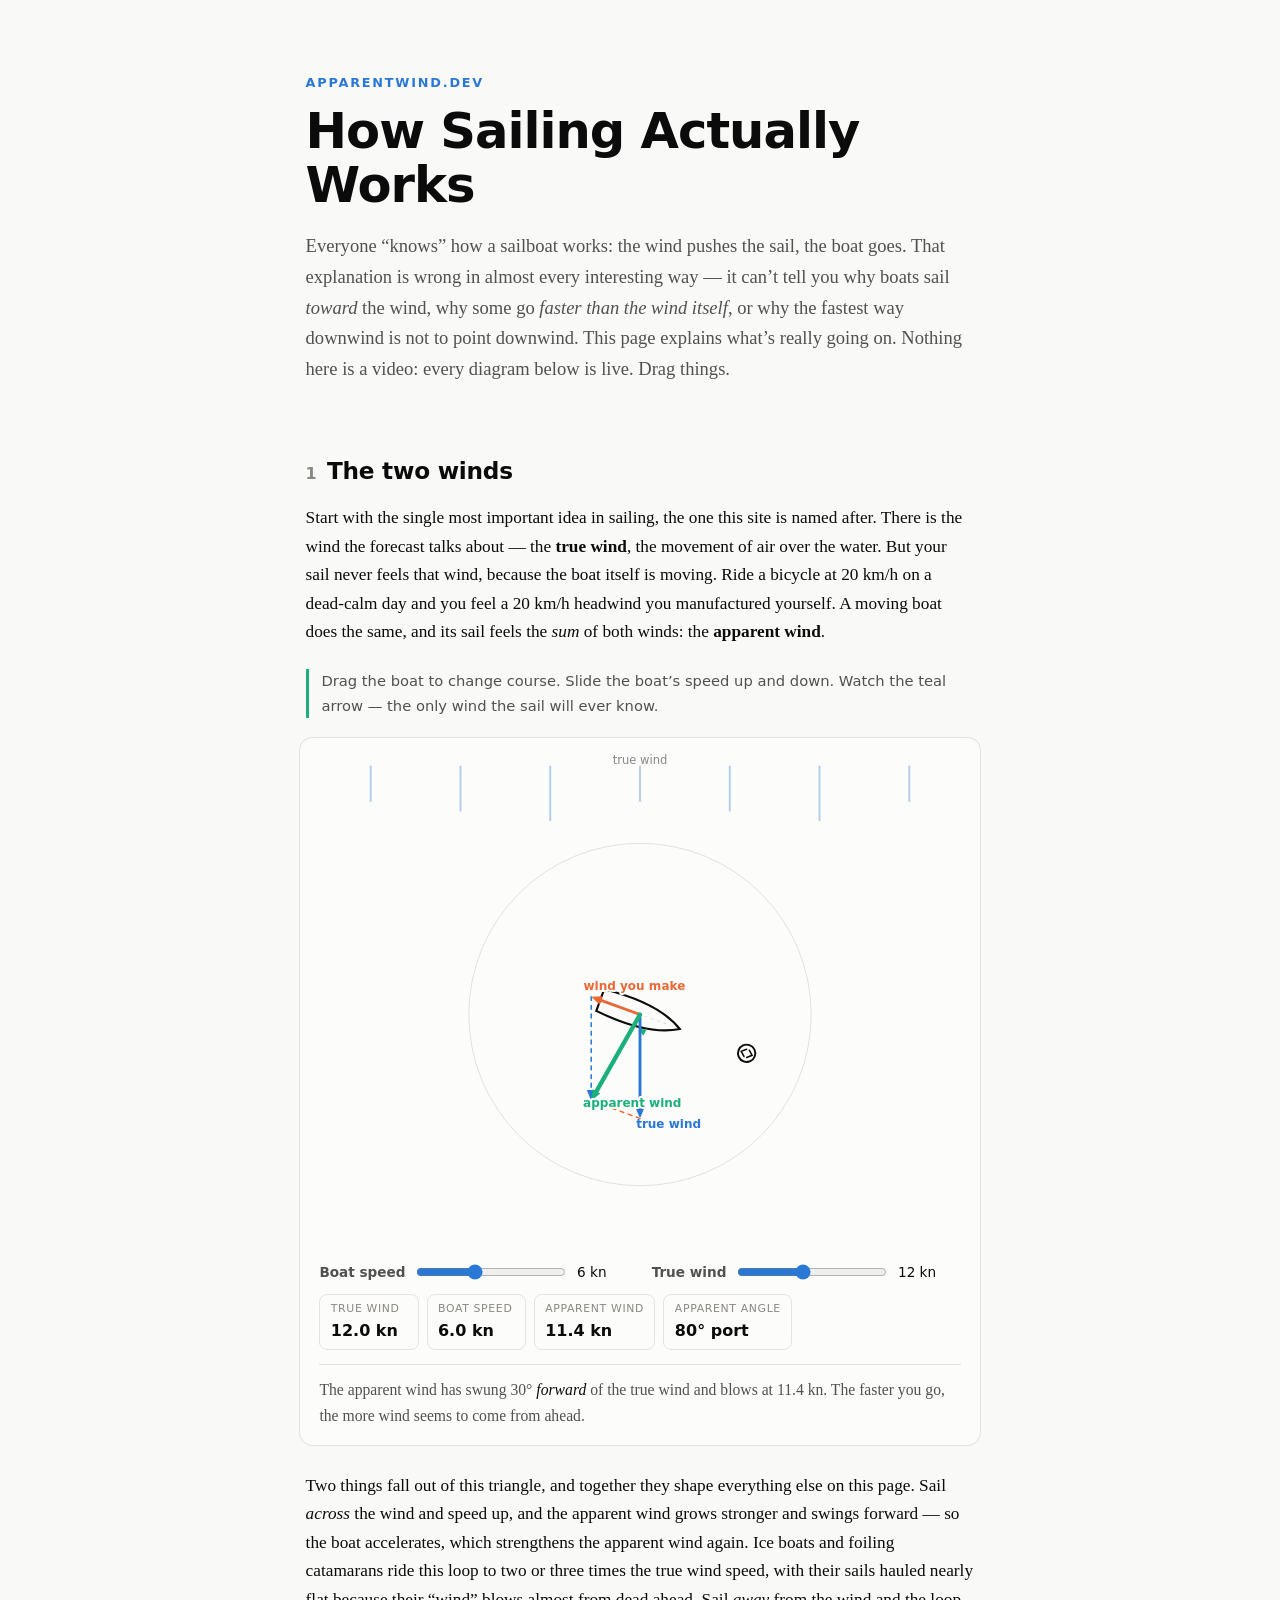
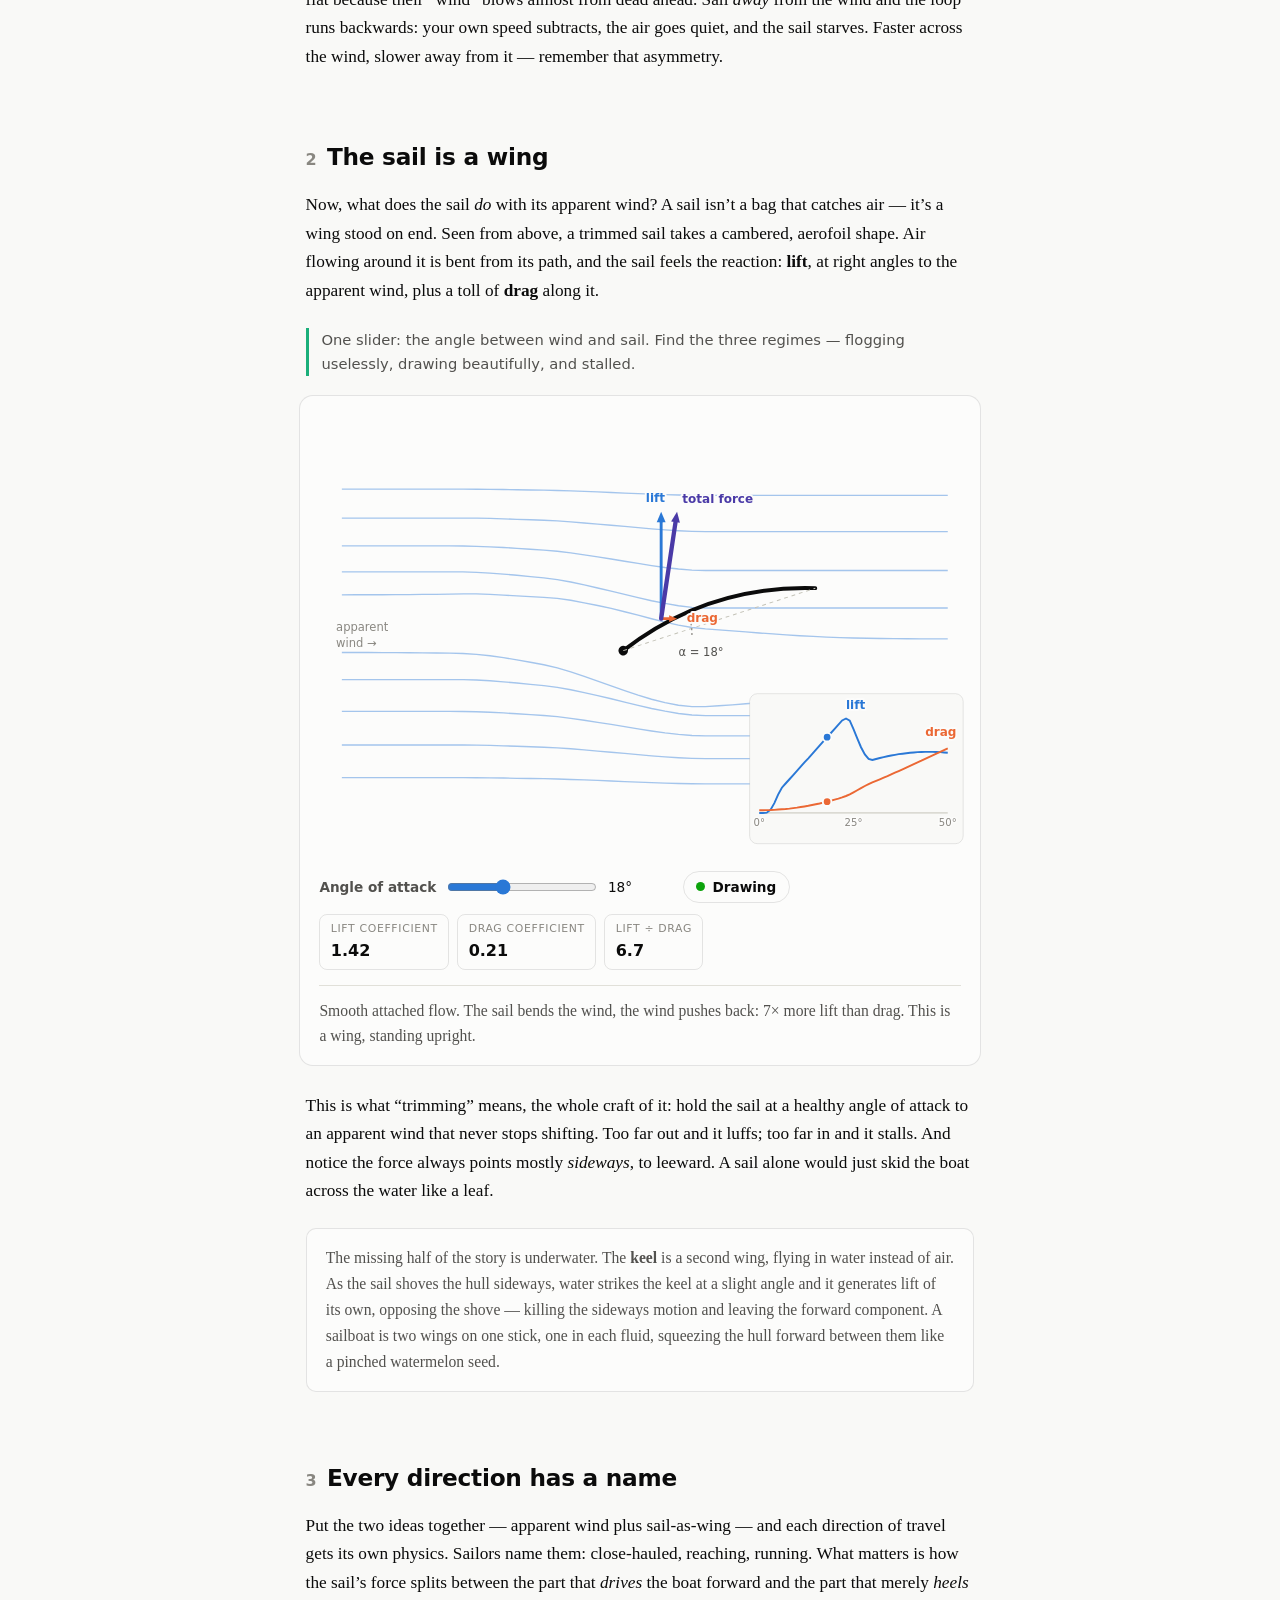
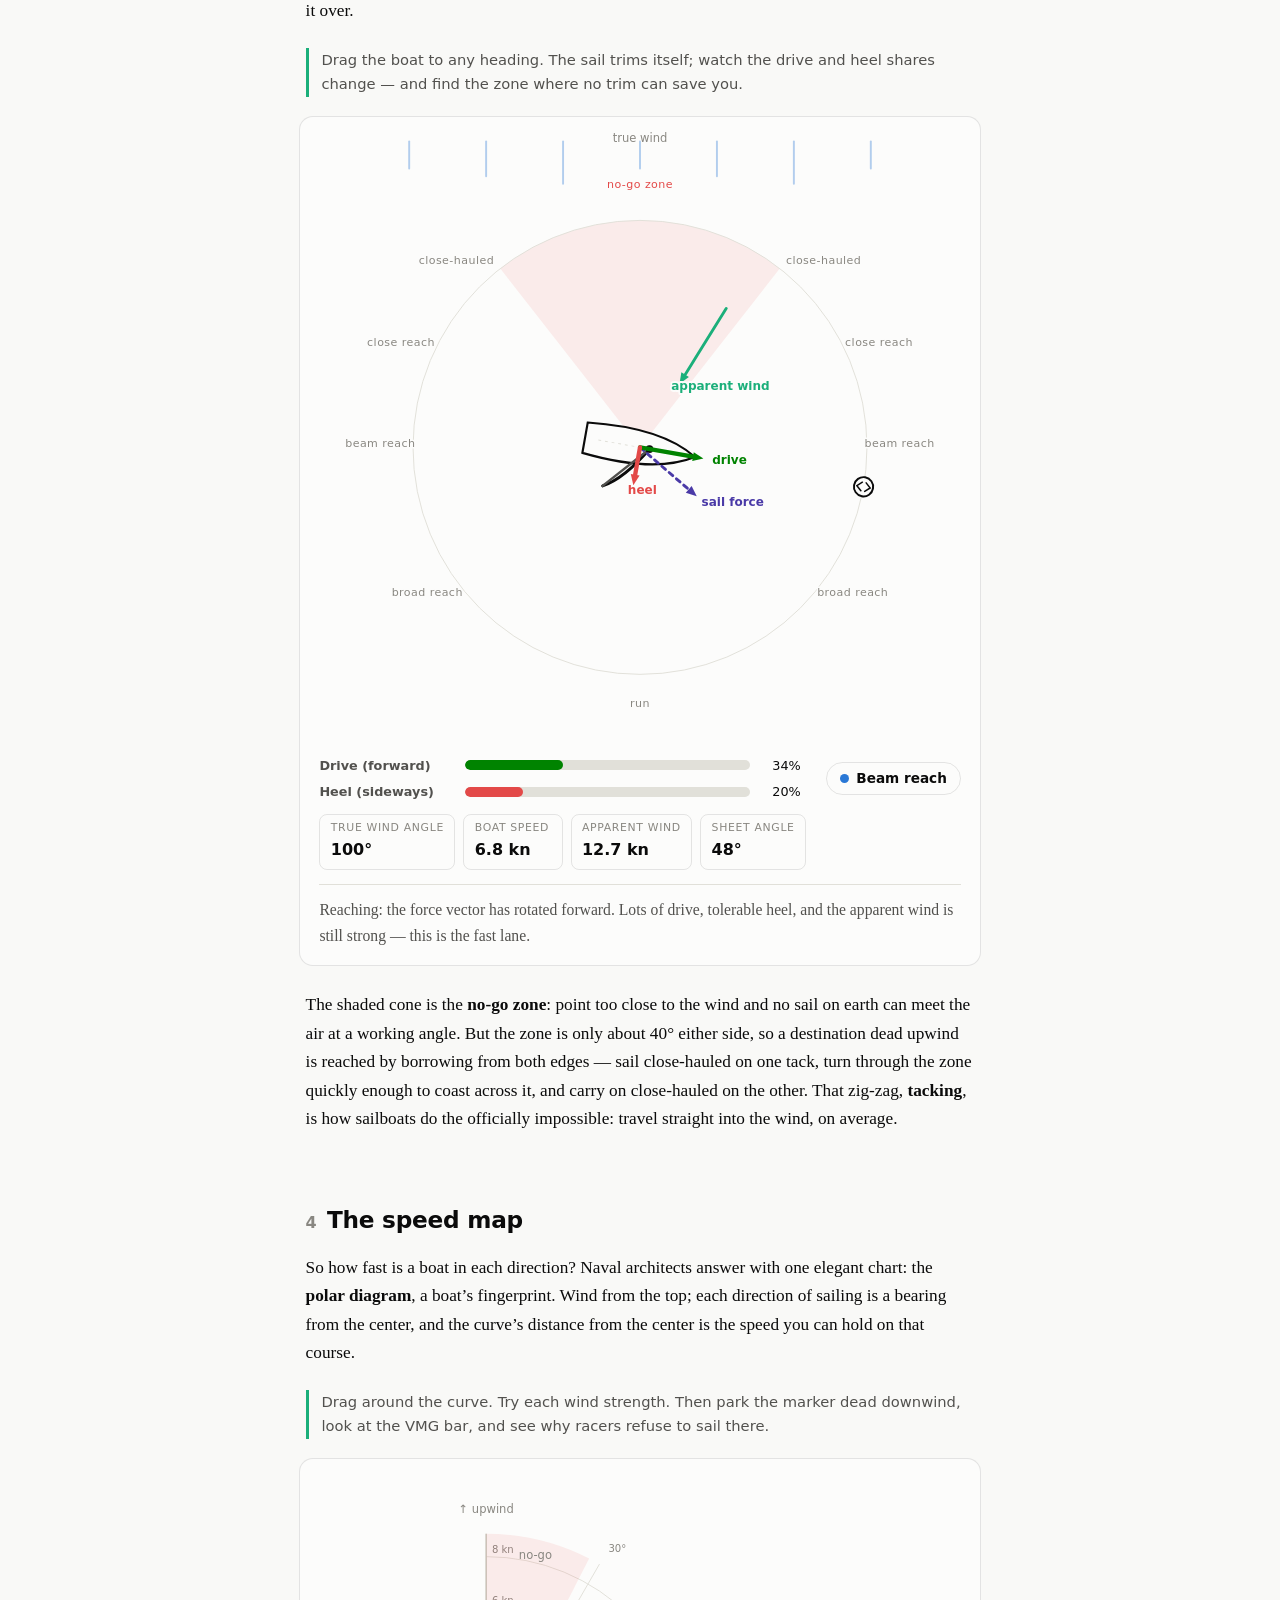
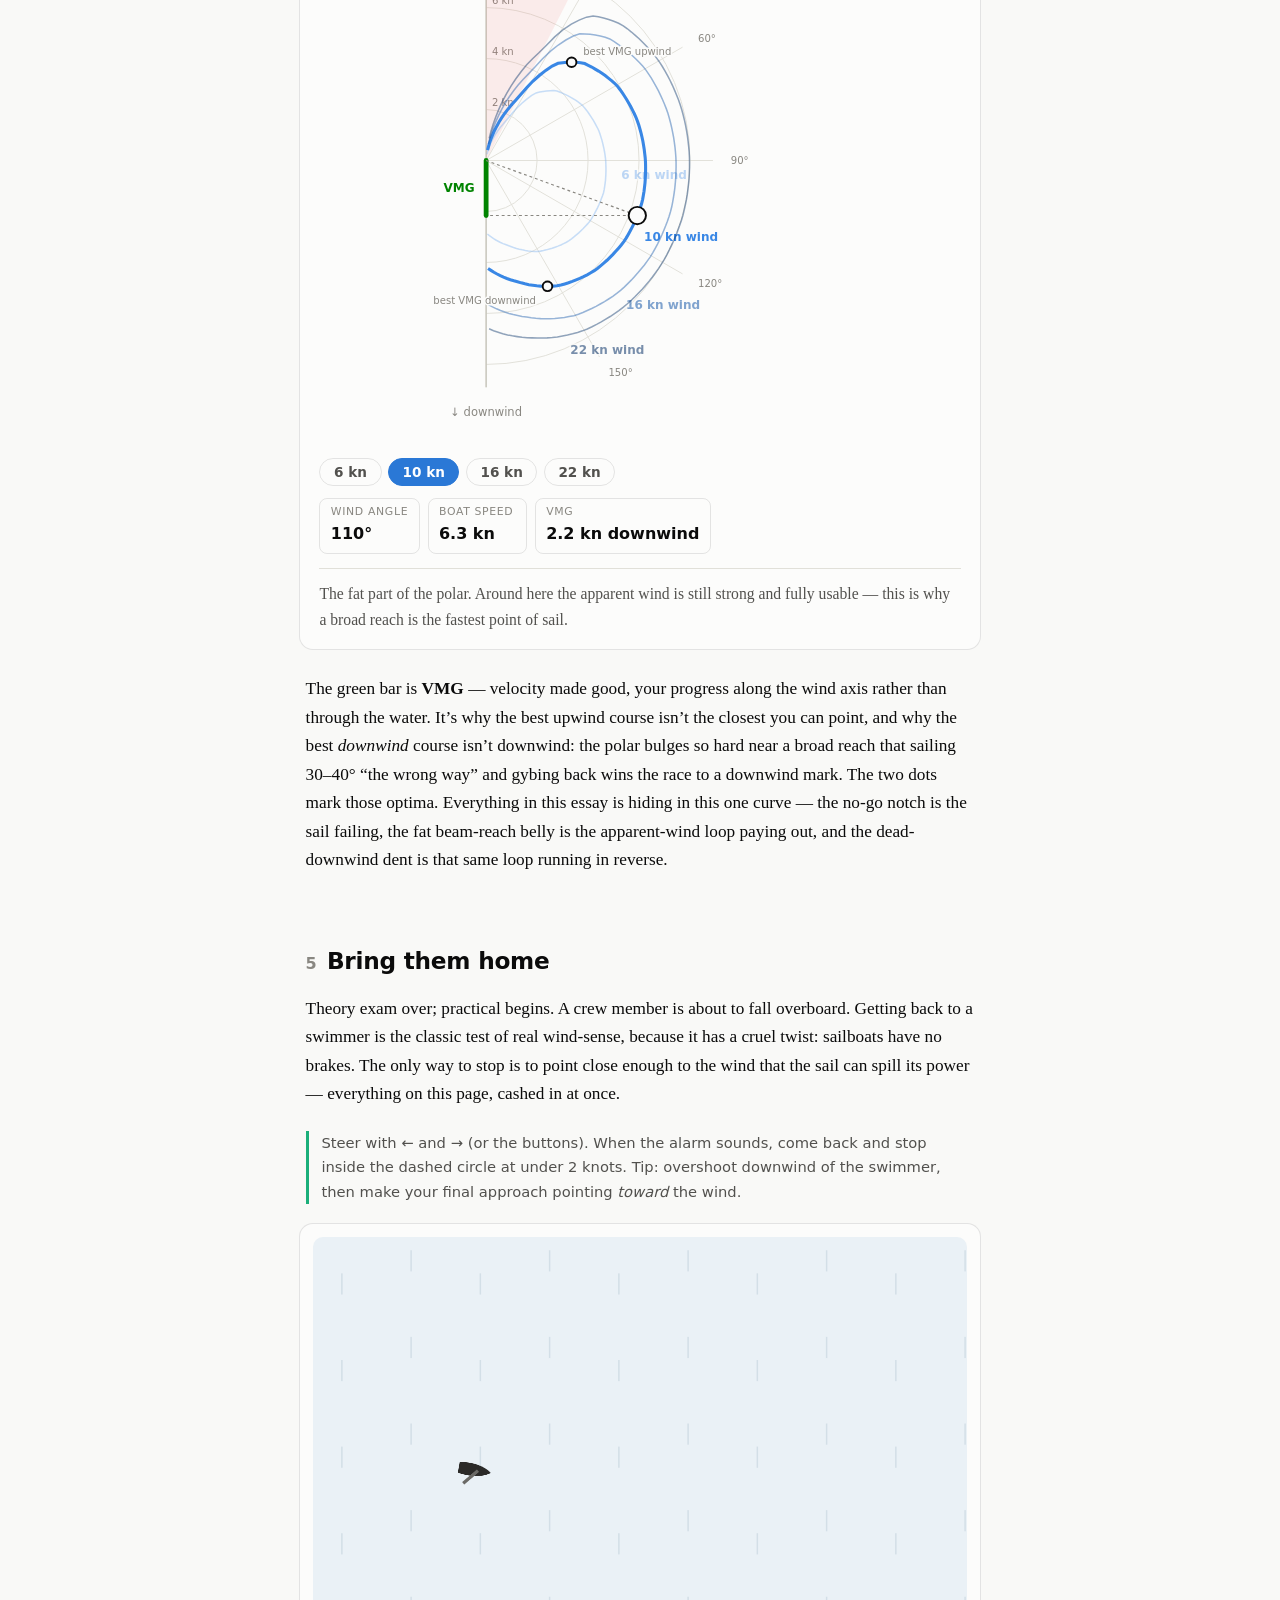
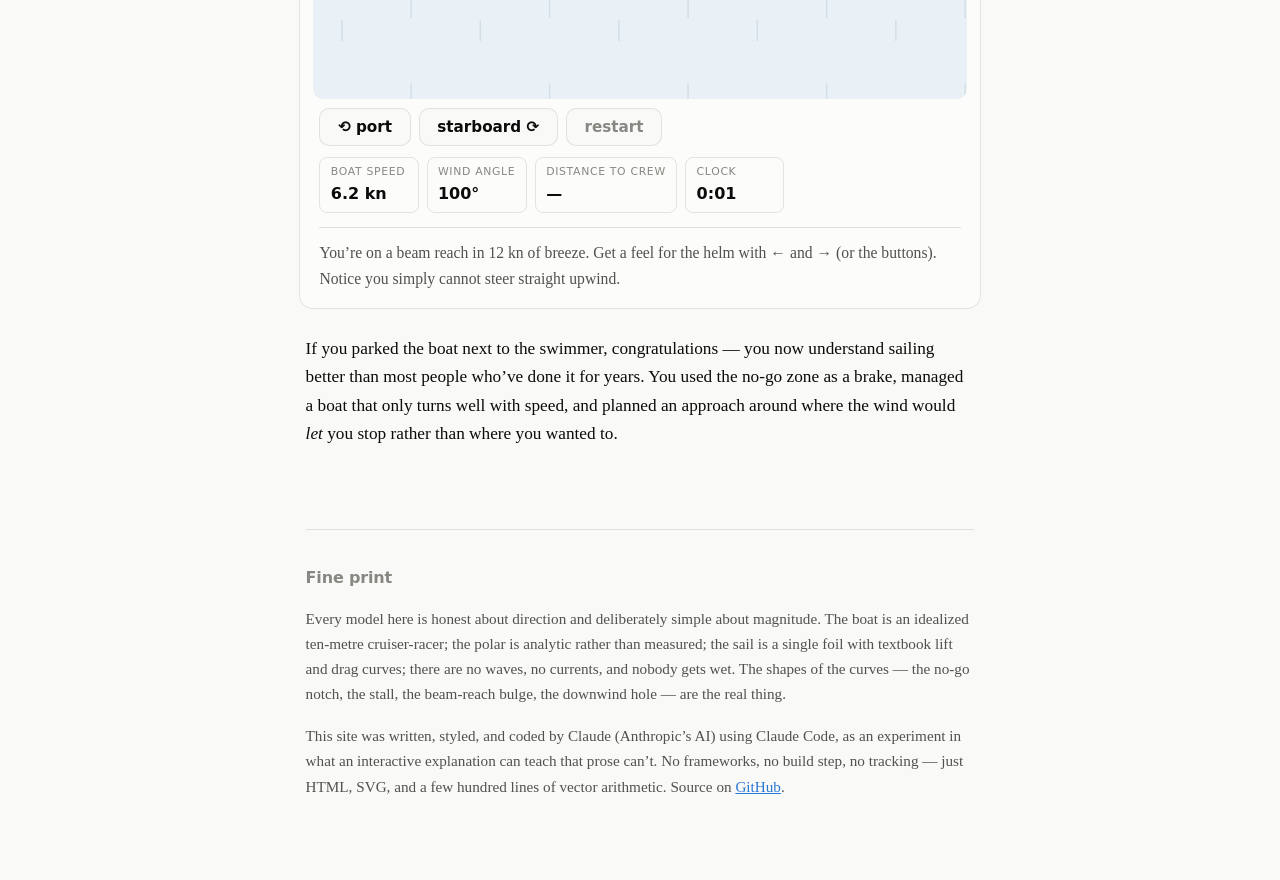
==== index.html @ 09128bd3 "Build apparentwind.dev: an interactive essay on sailing physics A complete static site in the style " ====
<!doctype html>
<html lang="en">
<head>
<meta charset="utf-8">
<meta name="viewport" content="width=device-width, initial-scale=1">
<title>How Sailing Actually Works — apparentwind.dev</title>
<meta name="description" content="An interactive essay on the physics of sailing: apparent wind, sails as wings, points of sail, polar diagrams — and a crew-overboard drill to prove you've got it.">
<link rel="canonical" href="https://apparentwind.dev/">
<link rel="icon" href="favicon.svg" type="image/svg+xml">
<meta property="og:title" content="How Sailing Actually Works">
<meta property="og:description" content="Drag the boat, trim the sail, read the polar. An explorable explanation of sailing physics.">
<meta property="og:url" content="https://apparentwind.dev/">
<meta property="og:type" content="article">
<link rel="stylesheet" href="css/style.css">
</head>
<body>

<header class="masthead">
  <p class="eyebrow">apparentwind.dev</p>
  <h1>How Sailing Actually Works</h1>
  <p class="standfirst">
    Everyone “knows” how a sailboat works: the wind pushes the sail, the boat goes.
    That explanation is wrong in almost every interesting way — it can’t tell you why
    boats sail <em>toward</em> the wind, why some go <em>faster than the wind itself</em>,
    or why the fastest way downwind is not to point downwind.
    This page explains what’s really going on. Nothing here is a video:
    every diagram below is live. Drag things.
  </p>
</header>

<main>

<section>
  <h2><span class="section-num">1</span> The two winds</h2>
  <p>
    Start with the single most important idea in sailing, the one this site is named
    after. There is the wind the forecast talks about — the <strong>true wind</strong>,
    the movement of air over the water. But your sail never feels that wind, because
    the boat itself is moving. Ride a bicycle at 20&nbsp;km/h on a dead-calm day and
    you feel a 20&nbsp;km/h headwind you manufactured yourself. A moving boat does the
    same, and its sail feels the <em>sum</em> of both winds: the
    <strong>apparent wind</strong>.
  </p>
  <p class="instruction">
    Drag the boat to change course. Slide the boat’s speed up and down.
    Watch the teal arrow — the only wind the sail will ever know.
  </p>

  <figure class="widget" id="widget-apparent">
    <div class="widget-stage"></div>
    <div class="widget-controls"></div>
    <div class="widget-readouts"></div>
    <p class="widget-live" aria-live="polite"></p>
  </figure>

  <p>
    Two things fall out of this triangle, and together they shape everything else on
    this page. Sail <em>across</em> the wind and speed up, and the apparent wind grows
    stronger and swings forward — so the boat accelerates, which strengthens the
    apparent wind again. Ice boats and foiling catamarans ride this loop to two or
    three times the true wind speed, with their sails hauled nearly flat because their
    “wind” blows almost from dead ahead. Sail <em>away</em> from the wind and the
    loop runs backwards: your own speed subtracts, the air goes quiet, and the sail
    starves. Faster across the wind, slower away from it — remember that asymmetry.
  </p>
</section>

<section>
  <h2><span class="section-num">2</span> The sail is a wing</h2>
  <p>
    Now, what does the sail <em>do</em> with its apparent wind? A sail isn’t a bag
    that catches air — it’s a wing stood on end. Seen from above, a trimmed sail
    takes a cambered, aerofoil shape. Air flowing around it is bent from its path,
    and the sail feels the reaction: <strong>lift</strong>, at right angles to the
    apparent wind, plus a toll of <strong>drag</strong> along it.
  </p>
  <p class="instruction">
    One slider: the angle between wind and sail. Find the three regimes —
    flogging uselessly, drawing beautifully, and stalled.
  </p>

  <figure class="widget" id="widget-sail">
    <div class="widget-stage"></div>
    <div class="widget-controls"></div>
    <div class="widget-readouts"></div>
    <p class="widget-live" aria-live="polite"></p>
  </figure>

  <p>
    This is what “trimming” means, the whole craft of it: hold the sail at a healthy
    angle of attack to an apparent wind that never stops shifting. Too far out and it
    luffs; too far in and it stalls. And notice the force always points mostly
    <em>sideways</em>, to leeward. A sail alone would just skid the boat across the
    water like a leaf.
  </p>
  <aside class="note">
    <p>
      The missing half of the story is underwater. The <strong>keel</strong> is a
      second wing, flying in water instead of air. As the sail shoves the hull
      sideways, water strikes the keel at a slight angle and it generates lift of its
      own, opposing the shove — killing the sideways motion and leaving the forward
      component. A sailboat is two wings on one stick, one in each fluid,
      squeezing the hull forward between them like a pinched watermelon seed.
    </p>
  </aside>
</section>

<section>
  <h2><span class="section-num">3</span> Every direction has a name</h2>
  <p>
    Put the two ideas together — apparent wind plus sail-as-wing — and each direction
    of travel gets its own physics. Sailors name them: close-hauled, reaching,
    running. What matters is how the sail’s force splits between the part that
    <em>drives</em> the boat forward and the part that merely <em>heels</em> it over.
  </p>
  <p class="instruction">
    Drag the boat to any heading. The sail trims itself; watch the drive and heel
    shares change — and find the zone where no trim can save you.
  </p>

  <figure class="widget" id="widget-points">
    <div class="widget-stage"></div>
    <div class="widget-controls"></div>
    <div class="widget-readouts"></div>
    <p class="widget-live" aria-live="polite"></p>
  </figure>

  <p>
    The shaded cone is the <strong>no-go zone</strong>: point too close to the wind
    and no sail on earth can meet the air at a working angle. But the zone is only
    about 40° either side, so a destination dead upwind is reached by borrowing from
    both edges — sail close-hauled on one tack, turn through the zone quickly enough
    to coast across it, and carry on close-hauled on the other. That zig-zag,
    <strong>tacking</strong>, is how sailboats do the officially impossible: travel
    straight into the wind, on average.
  </p>
</section>

<section>
  <h2><span class="section-num">4</span> The speed map</h2>
  <p>
    So how fast is a boat in each direction? Naval architects answer with one elegant
    chart: the <strong>polar diagram</strong>, a boat’s fingerprint. Wind from the
    top; each direction of sailing is a bearing from the center, and the curve’s
    distance from the center is the speed you can hold on that course.
  </p>
  <p class="instruction">
    Drag around the curve. Try each wind strength. Then park the marker dead
    downwind, look at the VMG bar, and see why racers refuse to sail there.
  </p>

  <figure class="widget" id="widget-polar">
    <div class="widget-stage"></div>
    <div class="widget-controls"></div>
    <div class="widget-readouts"></div>
    <p class="widget-live" aria-live="polite"></p>
  </figure>

  <p>
    The green bar is <strong>VMG</strong> — velocity made good, your progress along
    the wind axis rather than through the water. It’s why the best upwind course
    isn’t the closest you can point, and why the best <em>downwind</em> course isn’t
    downwind: the polar bulges so hard near a broad reach that sailing 30–40° “the
    wrong way” and gybing back wins the race to a downwind mark. The two dots mark
    those optima. Everything in this essay is hiding in this one curve — the no-go
    notch is the sail failing, the fat beam-reach belly is the apparent-wind loop
    paying out, and the dead-downwind dent is that same loop running in reverse.
  </p>
</section>

<section>
  <h2><span class="section-num">5</span> Bring them home</h2>
  <p>
    Theory exam over; practical begins. A crew member is about to fall overboard.
    Getting back to a swimmer is the classic test of real wind-sense, because it has
    a cruel twist: sailboats have no brakes. The only way to stop is to point close
    enough to the wind that the sail can spill its power — everything on this page,
    cashed in at once.
  </p>
  <p class="instruction">
    Steer with ← and → (or the buttons). When the alarm sounds, come back and stop
    inside the dashed circle at under 2 knots. Tip: overshoot downwind of the
    swimmer, then make your final approach pointing <em>toward</em> the wind.
  </p>

  <figure class="widget widget-sim" id="widget-mob">
    <div class="widget-stage"></div>
    <div class="widget-controls"></div>
    <div class="widget-readouts"></div>
    <p class="widget-live" aria-live="polite"></p>
  </figure>

  <p>
    If you parked the boat next to the swimmer, congratulations — you now understand
    sailing better than most people who’ve done it for years. You used the no-go zone
    as a brake, managed a boat that only turns well with speed, and planned an
    approach around where the wind would <em>let</em> you stop rather than where
    you wanted to.
  </p>
</section>

<section class="colophon">
  <h2>Fine print</h2>
  <p>
    Every model here is honest about direction and deliberately simple about
    magnitude. The boat is an idealized ten-metre cruiser-racer; the polar is
    analytic rather than measured; the sail is a single foil with textbook lift and
    drag curves; there are no waves, no currents, and nobody gets wet. The shapes of
    the curves — the no-go notch, the stall, the beam-reach bulge, the downwind
    hole — are the real thing.
  </p>
  <p>
    This site was written, styled, and coded by Claude (Anthropic’s AI) using
    Claude Code, as an experiment in what an interactive explanation can teach that
    prose can’t. No frameworks, no build step, no tracking — just HTML, SVG, and a
    few hundred lines of vector arithmetic.
    Source on <a href="https://github.com/blizzarac/apparentwind.dev">GitHub</a>.
  </p>
</section>

</main>

<noscript>
  <p class="noscript-note">
    The diagrams on this page are interactive and need JavaScript — without it
    you’re getting the wrong mental model of this website.
  </p>
</noscript>

<script type="module" src="js/main.js"></script>
</body>
</html>
---- css/style.css ----
/* apparentwind.dev — one stylesheet, no build step.
   Light theme on :root; dark via prefers-color-scheme. */

:root {
  color-scheme: light;
  --page: #f9f9f7;
  --surface: #fcfcfb;
  --ink-1: #0b0b0b;
  --ink-2: #52514e;
  --ink-3: #898781;
  --grid: #e1e0d9;
  --baseline: #c3c2b7;
  --border: rgba(11, 11, 11, 0.10);

  /* vector roles (categorical slots, fixed order, always direct-labeled) */
  --c-true: #2a78d6;      /* true wind */
  --c-boat: #eb6834;      /* wind made by boat speed */
  --c-apparent: #1baf7a;  /* apparent wind */
  --c-force: #4a3aa7;     /* total aerodynamic force */
  --c-drive: #008300;     /* forward component / VMG */
  --c-heel: #e34948;      /* sideways component / MOB */

  /* sequential blue ramp for the polar curves (light air → heavy air) */
  --polar-1: #86b6ef;
  --polar-2: #3987e5;
  --polar-3: #1c5cab;
  --polar-4: #0d366b;

  /* status (chips) */
  --st-good: #0ca30c;
  --st-warn: #fab219;
  --st-crit: #d03b3b;

  /* simulator */
  --sim-water: #eaf1f6;
  --sim-streak: rgba(11, 60, 100, 0.10);
  --sim-trail: rgba(11, 60, 100, 0.22);
  --sim-hull: #2b2a28;
  --sim-sail: #6b6a66;
}

@media (prefers-color-scheme: dark) {
  :root {
    color-scheme: dark;
    --page: #0d0d0d;
    --surface: #1a1a19;
    --ink-1: #ffffff;
    --ink-2: #c3c2b7;
    --ink-3: #898781;
    --grid: #2c2c2a;
    --baseline: #383835;
    --border: rgba(255, 255, 255, 0.10);

    --c-true: #3987e5;
    --c-boat: #d95926;
    --c-apparent: #1baf7a;
    --c-force: #9085e9;
    --c-drive: #0ca30c;
    --c-heel: #e66767;

    --polar-1: #b7d3f6;
    --polar-2: #6da7ec;
    --polar-3: #2a78d6;
    --polar-4: #184f95;

    --sim-water: #10171d;
    --sim-streak: rgba(150, 200, 240, 0.10);
    --sim-trail: rgba(150, 200, 240, 0.25);
    --sim-hull: #e8e6df;
    --sim-sail: #a5a39b;
  }
}

/* ---------- base ---------- */

* { box-sizing: border-box; }

html { scroll-behavior: smooth; }

body {
  margin: 0;
  background: var(--page);
  color: var(--ink-1);
  font-family: Charter, "Bitstream Charter", "Sitka Text", Cambria, Georgia, serif;
  font-size: 1.08rem;
  line-height: 1.65;
  -webkit-font-smoothing: antialiased;
}

main, .masthead {
  max-width: 44rem;
  margin: 0 auto;
  padding: 0 1.1rem;
}

h1, h2, .eyebrow, .instruction {
  font-family: system-ui, -apple-system, "Segoe UI", sans-serif;
}

a { color: var(--c-true); }

strong { font-weight: 700; }

/* ---------- masthead ---------- */

.masthead { padding-top: 4.5rem; }

.eyebrow {
  font-size: 0.8rem;
  font-weight: 600;
  letter-spacing: 0.14em;
  text-transform: uppercase;
  color: var(--c-true);
  margin: 0 0 0.75rem;
}

h1 {
  font-size: clamp(2.1rem, 6vw, 3.1rem);
  line-height: 1.08;
  letter-spacing: -0.02em;
  margin: 0 0 1.2rem;
}

.standfirst {
  font-size: 1.16rem;
  color: var(--ink-2);
  margin: 0;
}

/* ---------- sections ---------- */

section { margin-top: 4.2rem; }

h2 {
  font-size: 1.45rem;
  letter-spacing: -0.01em;
  margin: 0 0 0.9rem;
  display: flex;
  align-items: baseline;
  gap: 0.65rem;
}

.section-num {
  color: var(--ink-3);
  font-size: 1rem;
  font-weight: 600;
}

p { margin: 0 0 1.1rem; }

.instruction {
  font-size: 0.92rem;
  color: var(--ink-2);
  border-left: 3px solid var(--c-apparent);
  padding-left: 0.8rem;
  margin: 1.4rem 0 0.9rem;
}

.note {
  background: var(--surface);
  border: 1px solid var(--border);
  border-radius: 10px;
  padding: 1rem 1.2rem;
  margin: 1.4rem 0;
  font-size: 0.98rem;
  color: var(--ink-2);
}
.note p { margin: 0; }

.colophon {
  border-top: 1px solid var(--grid);
  margin-top: 5rem;
  padding: 2.2rem 0 4rem;
  color: var(--ink-2);
  font-size: 0.95rem;
}
.colophon h2 { font-size: 1rem; color: var(--ink-3); }

.noscript-note {
  max-width: 44rem;
  margin: 2rem auto;
  padding: 0 1.1rem;
  color: var(--st-crit);
}

/* ---------- widget frame ---------- */

.widget {
  margin: 1.2rem -0.4rem 1.6rem;
  background: var(--surface);
  border: 1px solid var(--border);
  border-radius: 14px;
  padding: 0.8rem 0.8rem 1rem;
  font-family: system-ui, -apple-system, "Segoe UI", sans-serif;
}

.widget-stage { position: relative; }

.widget-svg {
  display: block;
  width: 100%;
  height: auto;
  touch-action: none;
  user-select: none;
  -webkit-user-select: none;
}

.widget-controls {
  display: flex;
  flex-wrap: wrap;
  align-items: center;
  gap: 0.6rem 1.6rem;
  padding: 0.6rem 0.4rem 0.2rem;
}

.ctl-slider {
  display: flex;
  align-items: center;
  gap: 0.55rem;
  font-size: 0.85rem;
  color: var(--ink-2);
}
.ctl-name { font-weight: 600; white-space: nowrap; }
.ctl-slider input[type="range"] {
  width: 150px;
  accent-color: var(--c-true);
}
.ctl-slider output {
  min-width: 3.6em;
  font-variant-numeric: tabular-nums;
  color: var(--ink-1);
}

.readouts {
  display: flex;
  flex-wrap: wrap;
  gap: 0.5rem;
  padding: 0.5rem 0.4rem 0;
}
.readout {
  border: 1px solid var(--border);
  border-radius: 8px;
  padding: 0.3rem 0.65rem;
  display: flex;
  flex-direction: column;
  min-width: 6.2rem;
}
.readout-k {
  font-size: 0.68rem;
  letter-spacing: 0.06em;
  text-transform: uppercase;
  color: var(--ink-3);
}
.readout-v {
  font-size: 1rem;
  font-weight: 600;
  font-variant-numeric: tabular-nums;
  color: var(--ink-1);
}

.widget-live {
  margin: 0.9rem 0.4rem 0;
  padding-top: 0.75rem;
  border-top: 1px solid var(--grid);
  font-family: Charter, "Bitstream Charter", Cambria, Georgia, serif;
  font-size: 0.98rem;
  color: var(--ink-2);
  min-height: 3.2em;
}
.widget-live em { color: var(--ink-1); font-style: italic; }

/* ---------- shared SVG bits ---------- */

.guide-ring { fill: none; stroke: var(--grid); stroke-width: 1; }
.wind-streak { stroke: var(--c-true); stroke-width: 2; opacity: 0.35; stroke-linecap: round; }
.diagram-note {
  font-size: 12px;
  fill: var(--ink-3);
  font-family: system-ui, sans-serif;
}
.vec-label {
  font-size: 12.5px;
  font-weight: 650;
  font-family: system-ui, sans-serif;
  paint-order: stroke;
  stroke: var(--surface);
  stroke-width: 4px;
  stroke-linejoin: round;
}
.tick-label {
  font-size: 10.5px;
  fill: var(--ink-3);
  font-family: system-ui, sans-serif;
  paint-order: stroke;
  stroke: var(--surface);
  stroke-width: 3px;
}

.hull { fill: var(--surface); stroke: var(--ink-1); stroke-width: 2.25; }
.centerline { stroke: var(--grid); stroke-width: 1; stroke-dasharray: 3 4; }
.burgee { fill: var(--c-apparent); }

.handle { fill: var(--surface); stroke: var(--ink-1); stroke-width: 2; }
.handle-glyph { fill: none; stroke: var(--ink-1); stroke-width: 1.6; stroke-linecap: round; }
.handle-hit { fill: transparent; cursor: grab; }
.handle-hit:active { cursor: grabbing; }

.nogo-zone { fill: var(--c-heel); opacity: 0.09; stroke: none; }

/* ---------- sail widget ---------- */

.streamline { fill: none; stroke: var(--c-true); stroke-width: 1.4; opacity: 0.42; }
.swirl { fill: none; stroke: var(--c-true); stroke-width: 1.3; }
.sail-cloth { fill: none; stroke: var(--ink-1); stroke-width: 4; stroke-linecap: round; }
.sail-cloth-plan { stroke-width: 3; }
.mast-dot { fill: var(--ink-1); }
.chord-line { stroke: var(--baseline); stroke-width: 1; stroke-dasharray: 4 4; }
.boom { stroke: var(--ink-2); stroke-width: 2.5; stroke-linecap: round; }
.aoa-arc { fill: none; stroke: var(--ink-3); stroke-width: 1.3; stroke-dasharray: 2 3; }
.aoa-text {
  font-size: 12px;
  fill: var(--ink-2);
  font-family: system-ui, sans-serif;
  paint-order: stroke;
  stroke: var(--surface);
  stroke-width: 3px;
}

.mini-chart-bg { fill: var(--page); stroke: var(--border); }
.axis-line { stroke: var(--baseline); stroke-width: 1; }
.curve { fill: none; stroke-width: 2; }
.chart-marker { stroke: var(--surface); stroke-width: 2; }

.state-chip {
  display: inline-flex;
  align-items: center;
  gap: 0.45rem;
  border: 1px solid var(--border);
  border-radius: 999px;
  padding: 0.25rem 0.8rem;
  font-size: 0.85rem;
  font-weight: 650;
  color: var(--ink-1);
}
.state-chip::before {
  content: "";
  width: 9px; height: 9px;
  border-radius: 50%;
  background: var(--ink-3);
}
.state-chip.is-drawing::before { background: var(--st-good); }
.state-chip.is-edge::before { background: var(--st-warn); }
.state-chip.is-stalled::before { background: var(--st-crit); }
.state-chip.is-luffing::before { background: var(--ink-3); }
.state-chip.is-pos::before { background: var(--c-true); }

/* ---------- points of sail ---------- */

.ring-label {
  font-size: 11.5px;
  fill: var(--ink-3);
  font-family: system-ui, sans-serif;
  letter-spacing: 0.04em;
  paint-order: stroke;
  stroke: var(--surface);
  stroke-width: 3px;
}
.ring-label-nogo { fill: var(--c-heel); }

.meters { display: flex; flex-direction: column; gap: 0.35rem; min-width: 15rem; flex: 1; }
.meter { display: flex; align-items: center; gap: 0.6rem; font-size: 0.8rem; color: var(--ink-2); }
.meter-name { width: 8.5rem; font-weight: 600; }
.meter-track {
  flex: 1;
  height: 10px;
  background: var(--grid);
  border-radius: 5px;
  overflow: hidden;
}
.meter-fill {
  display: block;
  height: 100%;
  width: 0;
  border-radius: 5px;
  transition: width 80ms linear;
}
.meter-val {
  width: 2.6rem;
  text-align: right;
  font-variant-numeric: tabular-nums;
  color: var(--ink-1);
}

/* ---------- polar ---------- */

.polar-ring { fill: none; stroke: var(--grid); stroke-width: 1; }
.polar-spoke { stroke: var(--grid); stroke-width: 1; }
.polar-axis { stroke: var(--baseline); stroke-width: 1.3; }
.polar-radial { stroke: var(--ink-3); stroke-width: 1.2; stroke-dasharray: 3 3; }
.polar-curve { fill: none; stroke-width: 1.6; opacity: 0.45; }
.polar-curve.is-active { stroke-width: 3.2; opacity: 1; }
.polar-curve-label { opacity: 0.55; font-weight: 600; }
.polar-curve-label.is-active { opacity: 1; }
.vmg-drop { stroke: var(--ink-3); stroke-width: 1.2; stroke-dasharray: 3 3; }
.vmg-axis { stroke-width: 5; stroke-linecap: round; }
.best-dot { fill: var(--surface); stroke: var(--ink-1); stroke-width: 2; }

.chip-row { display: flex; gap: 0.4rem; flex-wrap: wrap; }
.chip {
  font: 600 0.85rem system-ui, sans-serif;
  color: var(--ink-2);
  background: transparent;
  border: 1px solid var(--border);
  border-radius: 999px;
  padding: 0.32rem 0.85rem;
  cursor: pointer;
}
.chip:hover { border-color: var(--ink-3); }
.chip.is-active {
  background: var(--c-true);
  border-color: var(--c-true);
  color: #fff;
}

/* ---------- simulator ---------- */

.widget-sim .widget-stage {
  border-radius: 10px;
  overflow: hidden;
}
.sim-canvas {
  display: block;
  width: 100%;
  height: auto;
  touch-action: none;
}
.sim-banner {
  position: absolute;
  top: 14px;
  left: 50%;
  transform: translateX(-50%);
  font: 700 1rem system-ui, sans-serif;
  padding: 0.4rem 1rem;
  border-radius: 999px;
  pointer-events: none;
  opacity: 1;
  transition: opacity 1.2s ease;
  white-space: nowrap;
}
.sim-banner.is-alarm { background: var(--st-crit); color: #fff; }
.sim-banner.is-fading { opacity: 0.25; }
.sim-banner.is-saved { background: var(--st-good); color: #fff; }

.sim-buttons { display: flex; gap: 0.5rem; flex-wrap: wrap; }
.sim-btn {
  font: 600 0.95rem system-ui, sans-serif;
  color: var(--ink-1);
  background: var(--page);
  border: 1px solid var(--border);
  border-radius: 10px;
  padding: 0.55rem 1.1rem;
  cursor: pointer;
  touch-action: none;
  user-select: none;
  -webkit-user-select: none;
}
.sim-btn:active { background: var(--grid); }
.sim-btn-reset { color: var(--ink-3); margin-left: auto; }

/* ---------- small screens ---------- */

@media (max-width: 540px) {
  body { font-size: 1rem; }
  .widget { margin-left: -0.6rem; margin-right: -0.6rem; }
  .ctl-slider input[type="range"] { width: 110px; }
  .meter-name { width: 7rem; }
}
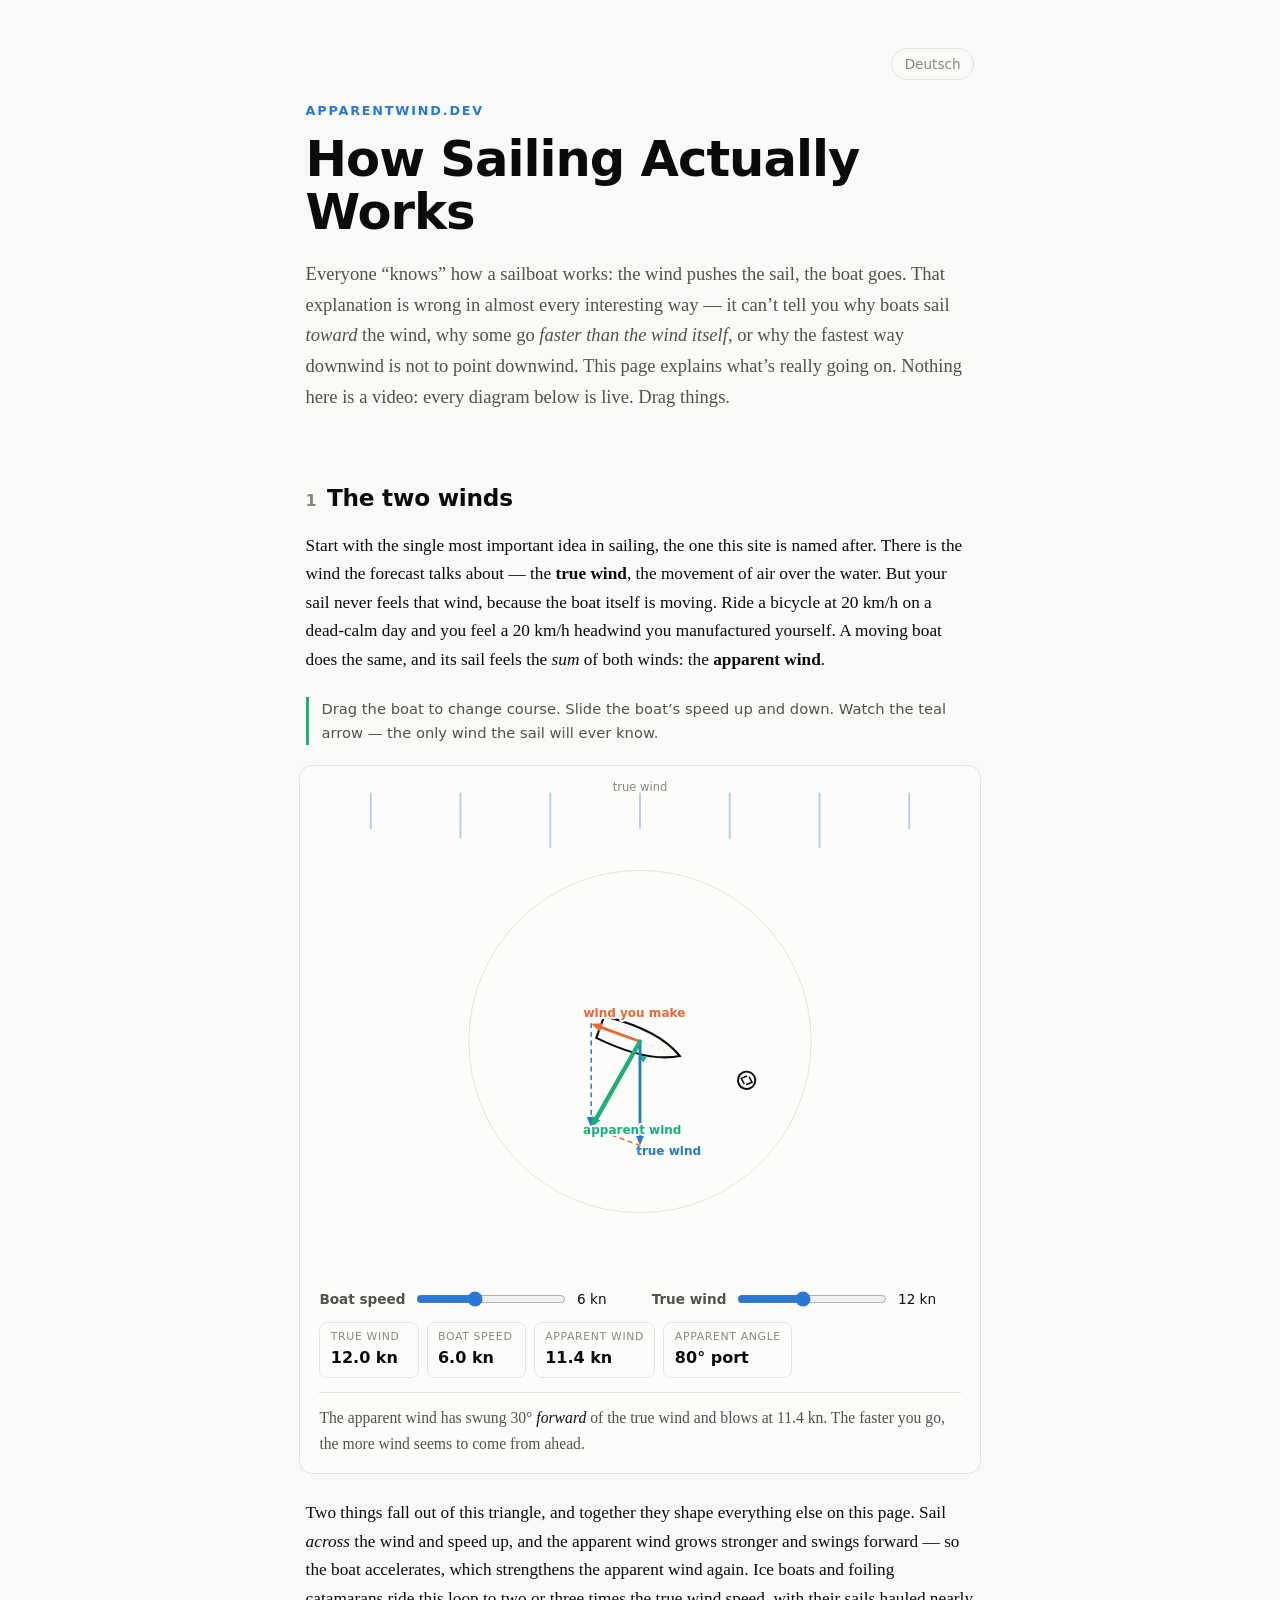
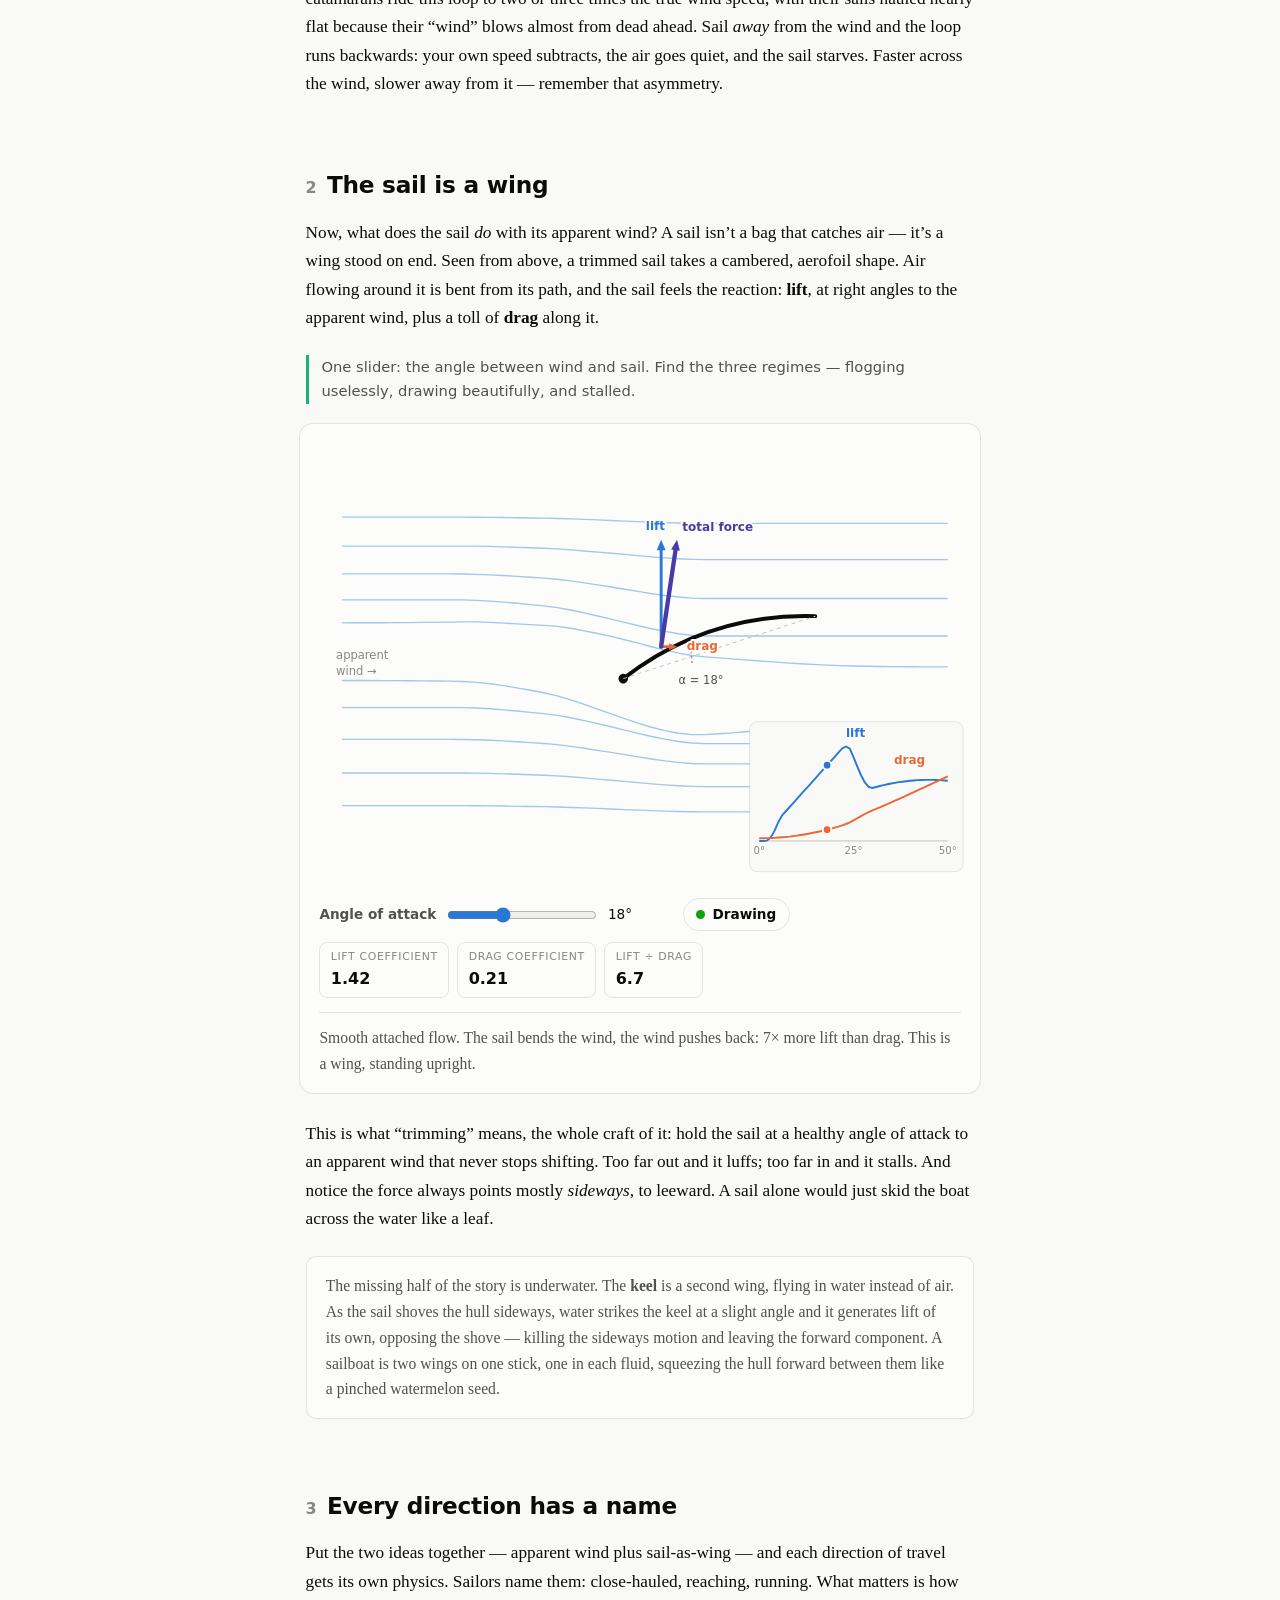
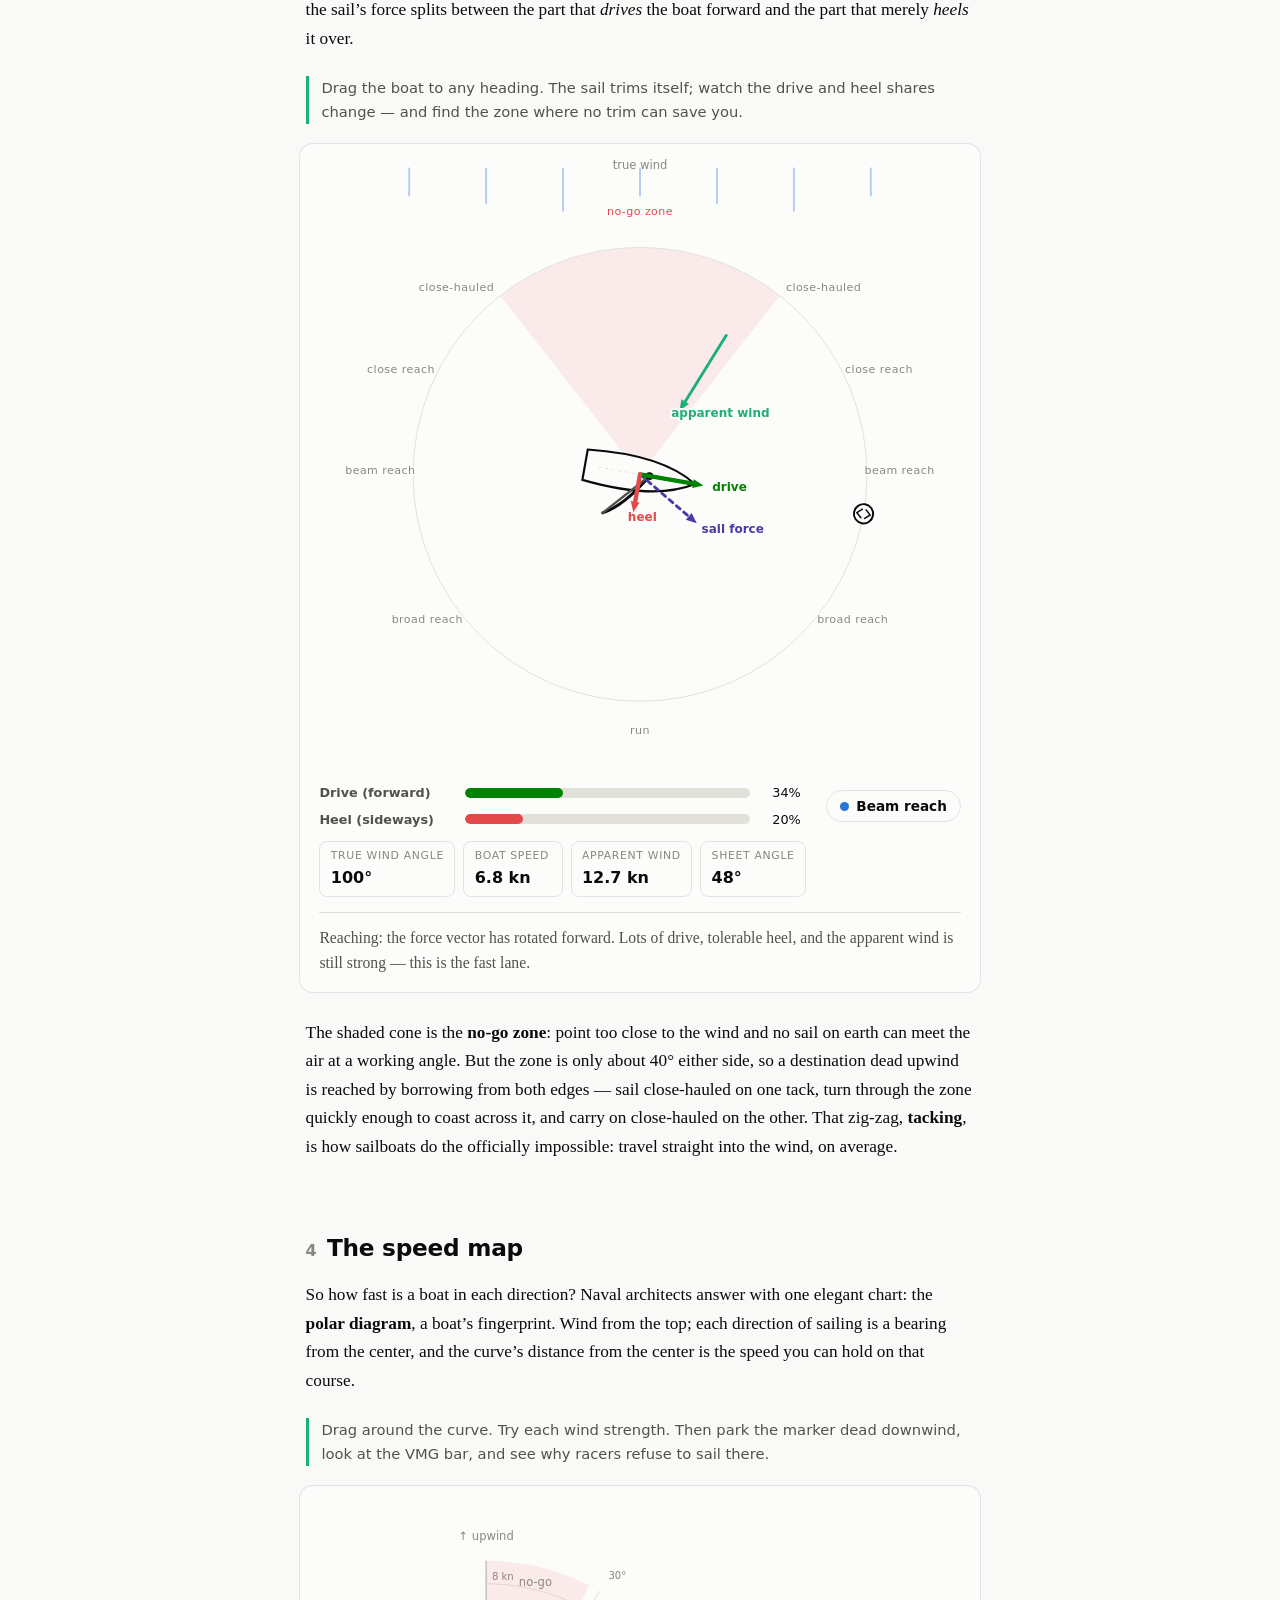
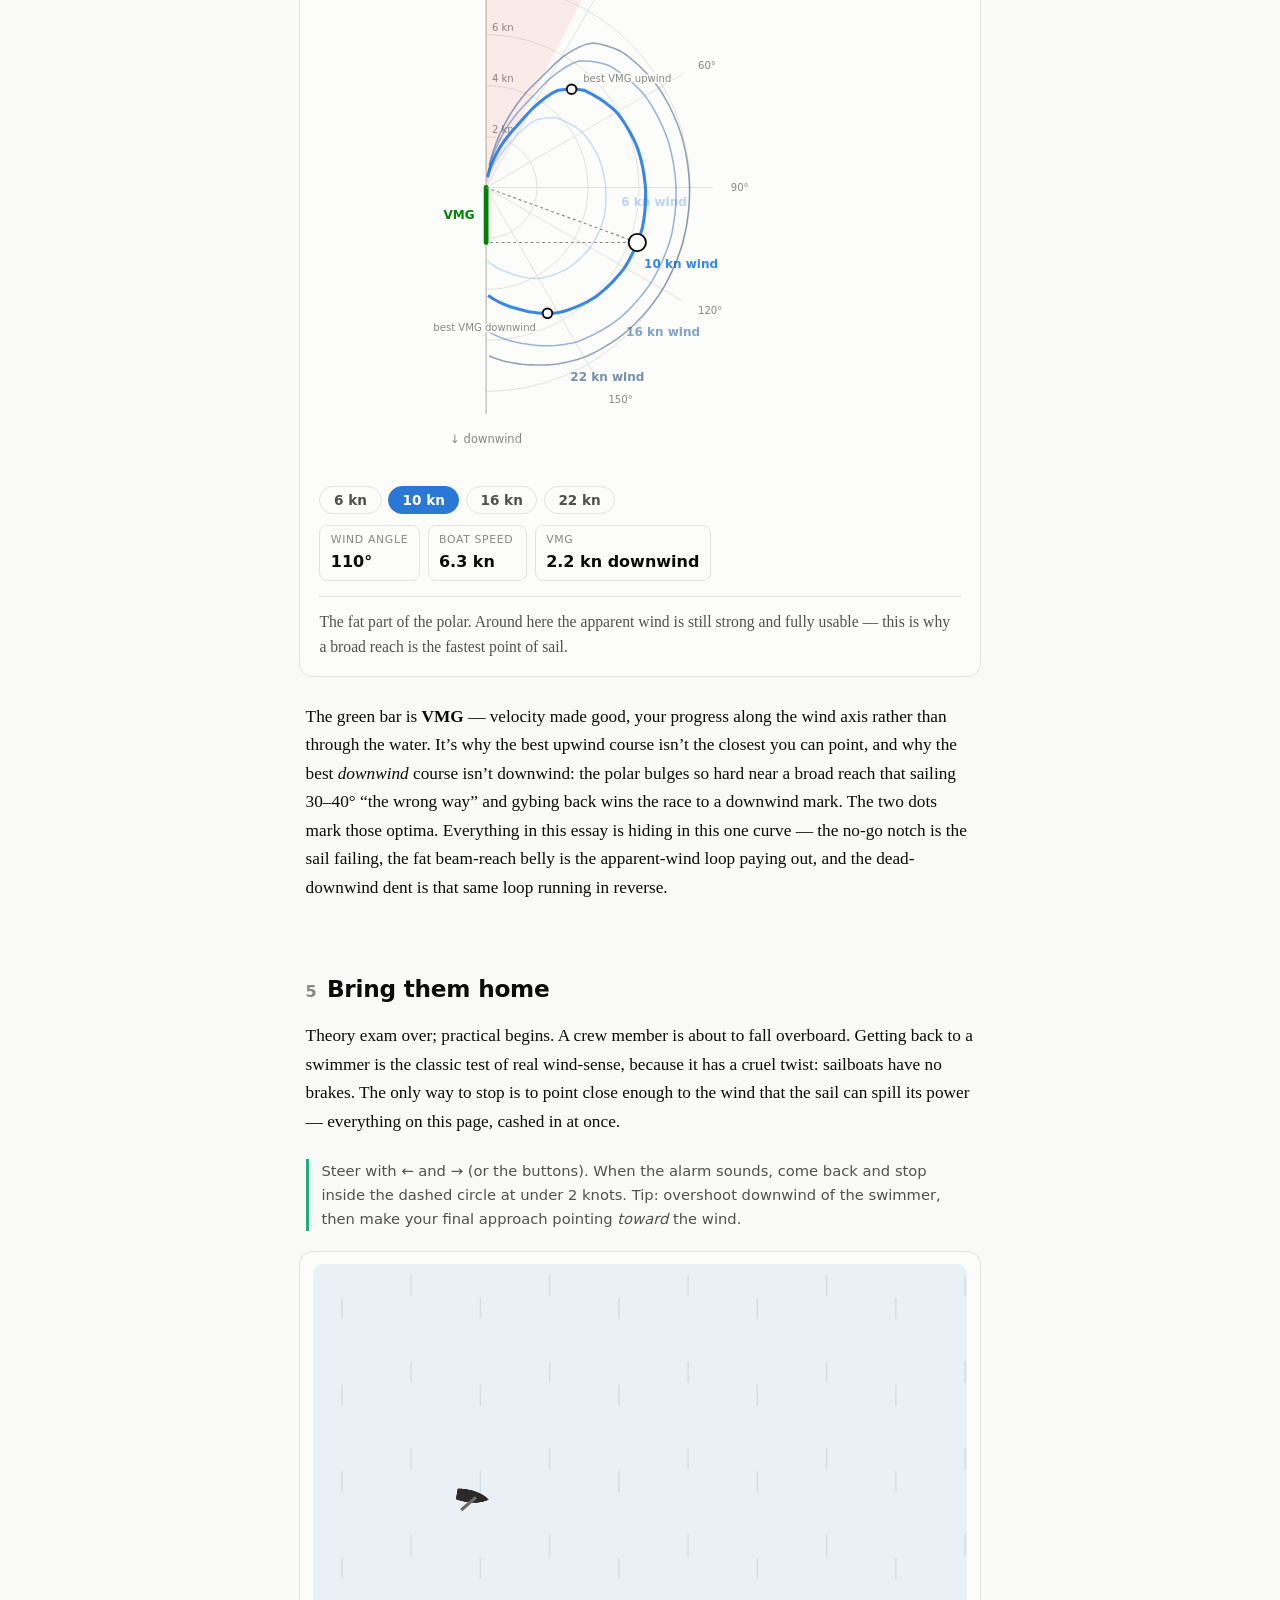
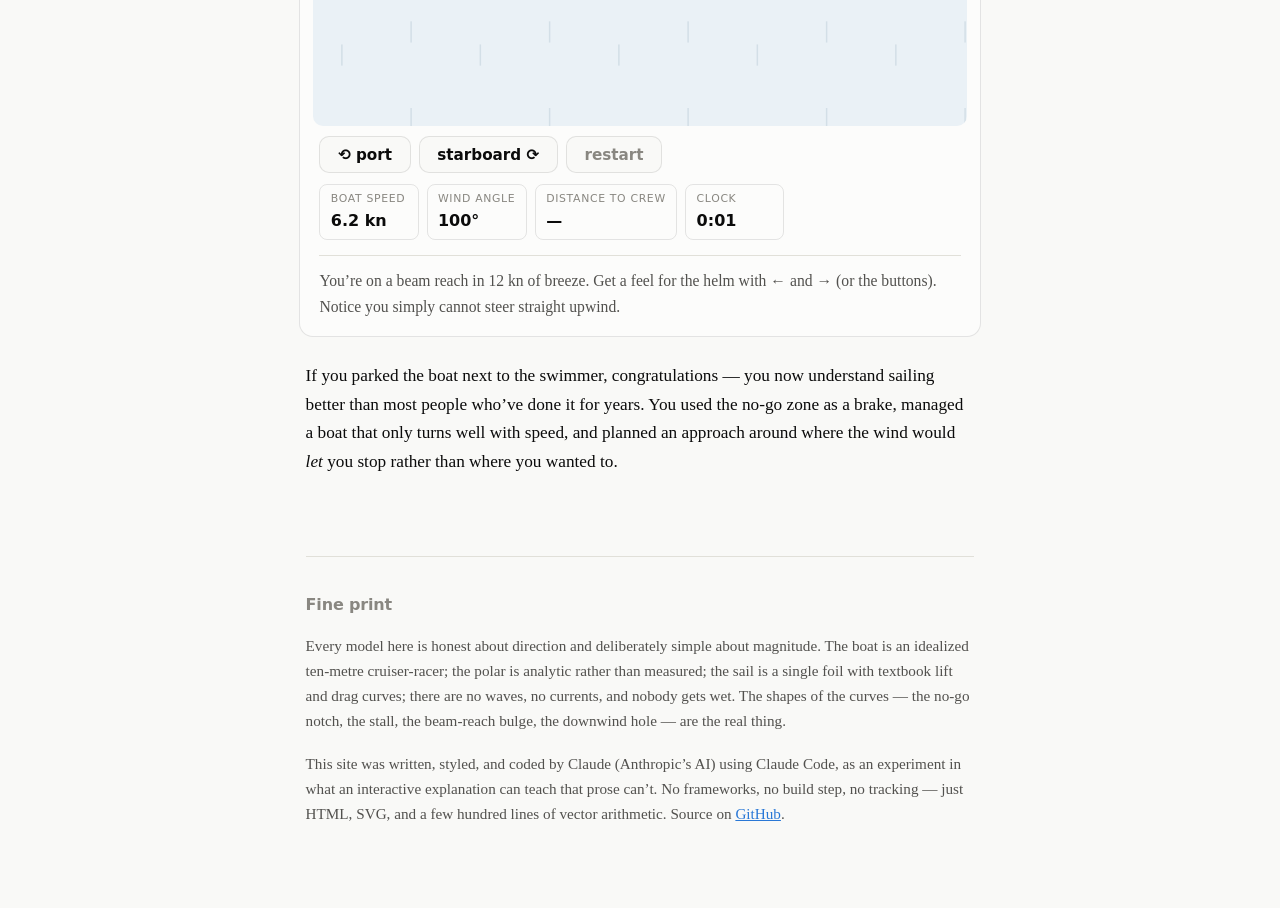
==== commit ccaa6dbd: "Add German version of the essay - de/index.html: full German translation of the essay, with proper  " ====
--- a/index.html
+++ b/index.html
@@ -6,6 +6,8 @@
 <title>How Sailing Actually Works — apparentwind.dev</title>
 <meta name="description" content="An interactive essay on the physics of sailing: apparent wind, sails as wings, points of sail, polar diagrams — and a crew-overboard drill to prove you've got it.">
 <link rel="canonical" href="https://apparentwind.dev/">
+<link rel="alternate" hreflang="en" href="https://apparentwind.dev/">
+<link rel="alternate" hreflang="de" href="https://apparentwind.dev/de/">
 <link rel="icon" href="favicon.svg" type="image/svg+xml">
 <meta property="og:title" content="How Sailing Actually Works">
 <meta property="og:description" content="Drag the boat, trim the sail, read the polar. An explorable explanation of sailing physics.">
@@ -16,6 +18,7 @@
 <body>
 
 <header class="masthead">
+  <nav class="lang-switch"><a href="de/" lang="de">Deutsch</a></nav>
   <p class="eyebrow">apparentwind.dev</p>
   <h1>How Sailing Actually Works</h1>
   <p class="standfirst">
--- a/css/style.css
+++ b/css/style.css
@@ -103,7 +103,23 @@
 
 /* ---------- masthead ---------- */
 
-.masthead { padding-top: 4.5rem; }
+.masthead { padding-top: 3rem; }
+
+.lang-switch {
+  display: flex;
+  justify-content: flex-end;
+  font-family: system-ui, -apple-system, "Segoe UI", sans-serif;
+  font-size: 0.85rem;
+  margin-bottom: 1.2rem;
+}
+.lang-switch a {
+  color: var(--ink-3);
+  text-decoration: none;
+  border: 1px solid var(--border);
+  border-radius: 999px;
+  padding: 0.25rem 0.8rem;
+}
+.lang-switch a:hover { color: var(--ink-1); border-color: var(--ink-3); }
 
 .eyebrow {
   font-size: 0.8rem;
